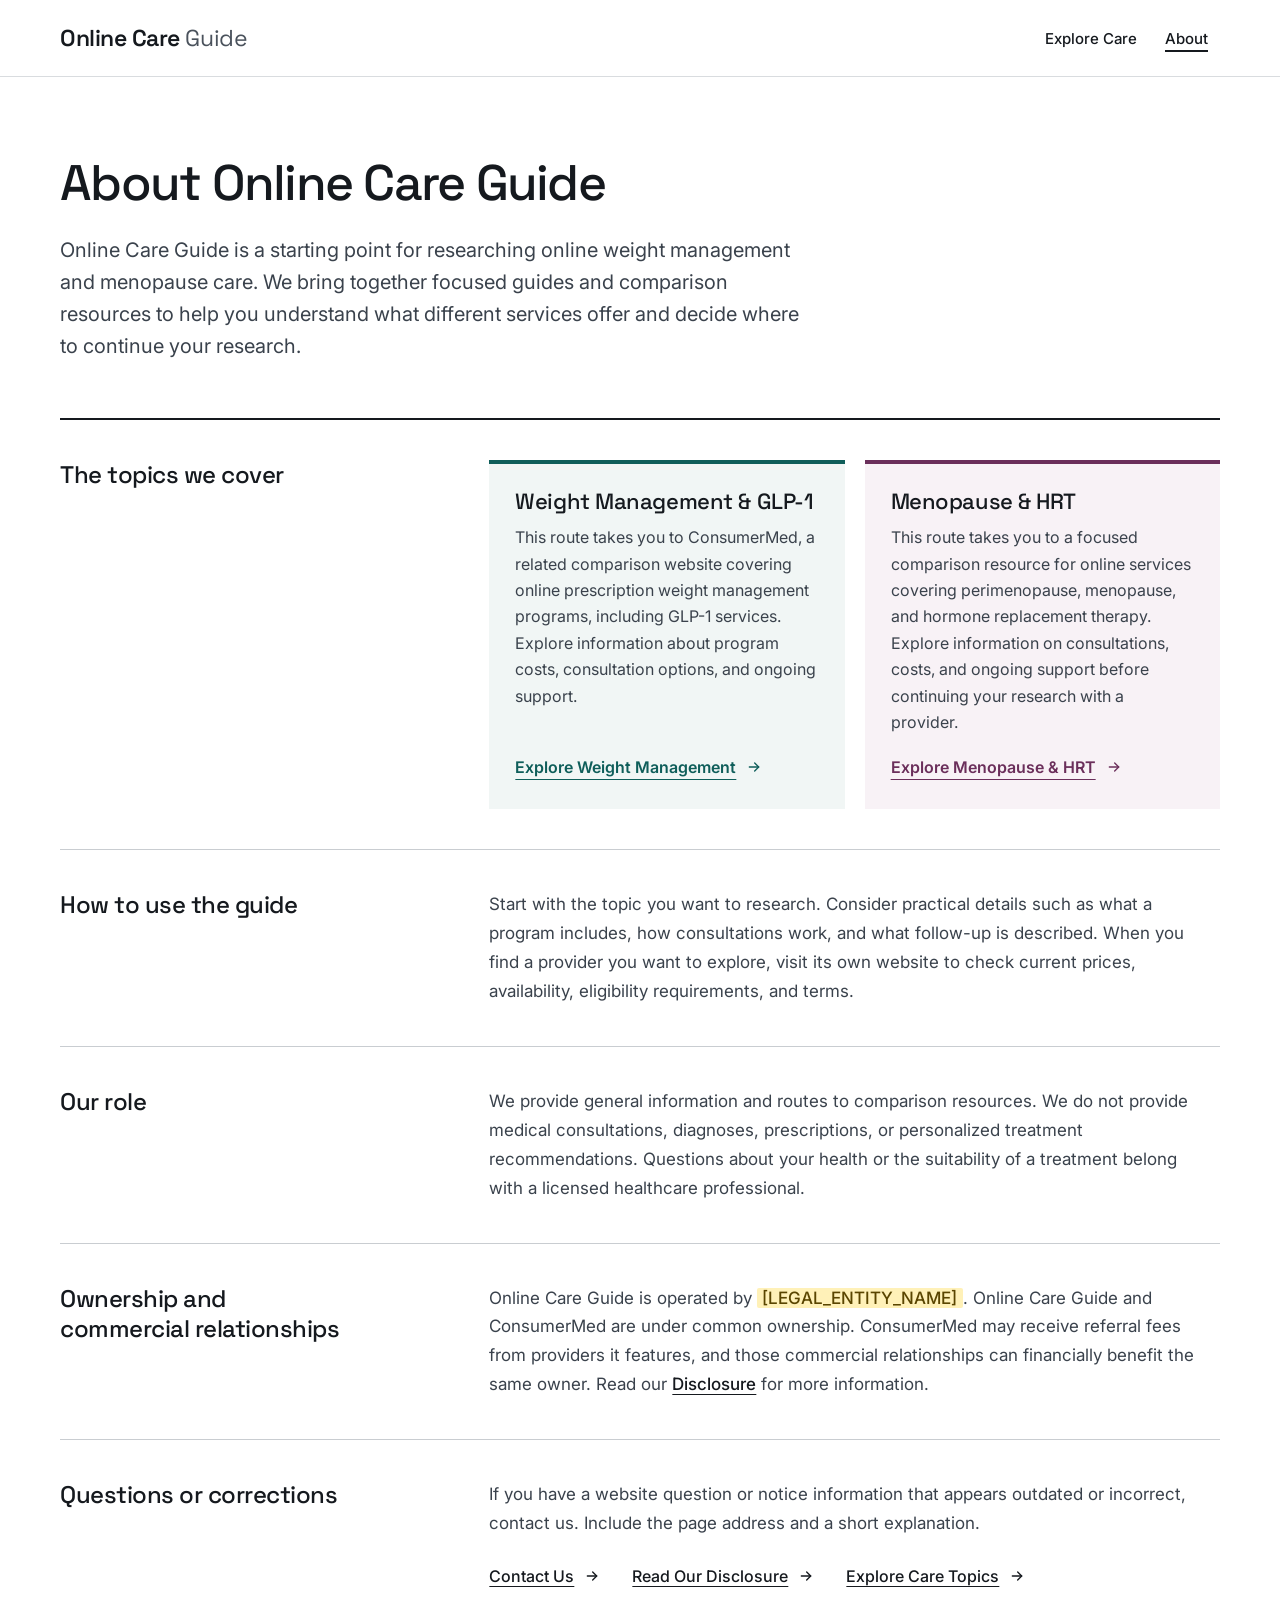
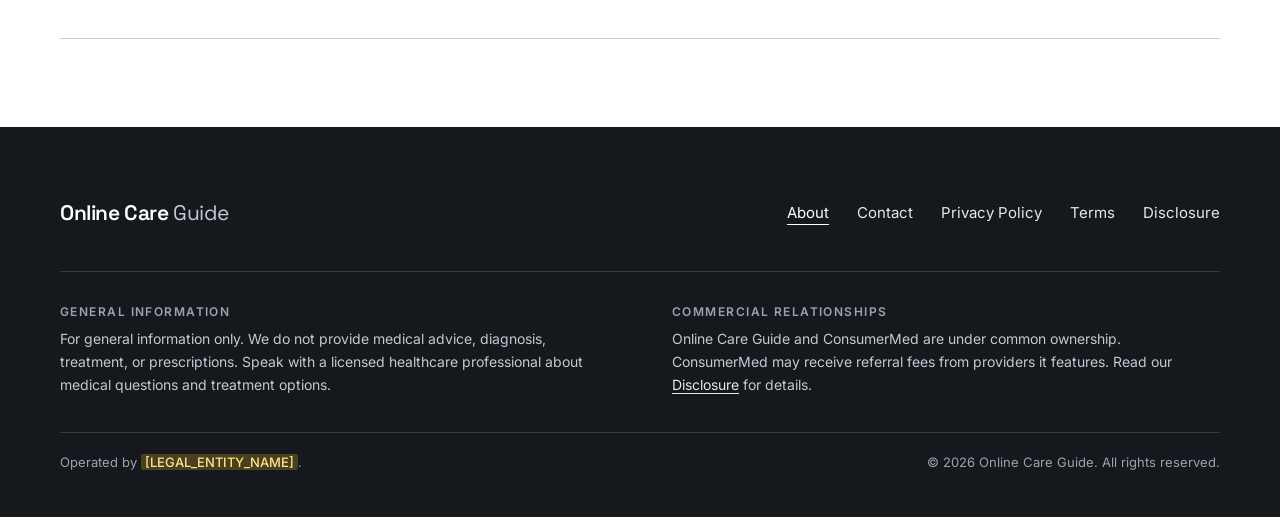
==== about/index.html @ be4cfbb1 "Add content pages (About, Contact, Privacy, Terms, Disclosure, 404) and homepage completion Owner-ap" ====
<!doctype html>
<html lang="en" data-brand="separate" data-hrt="active">
<head>
<meta charset="utf-8">
<meta name="viewport" content="width=device-width, initial-scale=1">
<title>About Online Care Guide</title>
<meta name="description" content="Learn how Online Care Guide helps you explore online weight management and menopause care, understand comparison resources, and continue your research.">
<!-- INTERIM: keeps the working-title site out of search results. Remove at the final launch. -->
<meta name="robots" content="noindex">
<link rel="preconnect" href="https://fonts.googleapis.com">
<link rel="preconnect" href="https://fonts.gstatic.com" crossorigin>
<link rel="stylesheet" href="https://fonts.googleapis.com/css2?family=Inter:wght@400;500;600&family=Space+Grotesk:wght@400;500;600&display=swap">
<link rel="stylesheet" href="../assets/site.css">
</head>
<body>
<div class="page">
<a class="skip-link" href="#main">Skip to content</a>
<header class="site-header">
<div class="container site-header__bar">
<a class="wordmark" href="../"><span>Online Care <span class="wordmark__light">Guide</span></span></a>
<nav class="nav" aria-label="Main">
<a href="../#topics">Explore Care</a>
<a href="../about/" aria-current="page">About</a>
</nav>
</div>
</header>

<main id="main">
<div class="container page-head">
<h1>About Online Care Guide</h1>
<div class="page-lead">
<p data-hrt-only="active">Online Care Guide is a starting point for researching online weight management and menopause care. We bring together focused guides and comparison resources to help you understand what different services offer and decide where to continue your research.</p>
</div>
</div>

<div class="container page-body">
<div class="rows">

<section class="row" aria-labelledby="topics-covered">
<h2 class="row__title" id="topics-covered">The topics we cover</h2>
<div class="topic-tiles">
<article class="topic-tile" aria-labelledby="tile-weight">
<h3 id="tile-weight">Weight Management &amp; GLP-1</h3>
<p>This route takes you to ConsumerMed, a related comparison website covering online prescription weight management programs, including GLP-1 services. Explore information about program costs, consultation options, and ongoing support.</p>
<a class="text-link" href="https://www.consumermed.org/" data-todo="WEIGHT" target="_blank" rel="noopener">Explore Weight Management<svg width="16" height="16" viewBox="0 0 24 24" fill="none" stroke="currentColor" stroke-width="2" stroke-linecap="round" stroke-linejoin="round" aria-hidden="true"><path d="M5 12h14"></path><path d="M13 6l6 6-6 6"></path></svg><span class="visually-hidden"> (opens in a new tab)</span></a>
</article>
<article data-hrt-only="active" class="topic-tile topic-tile--meno" aria-labelledby="tile-meno">
<h3 id="tile-meno">Menopause &amp; HRT</h3>
<p>This route takes you to a focused comparison resource for online services covering perimenopause, menopause, and hormone replacement therapy. Explore information on consultations, costs, and ongoing support before continuing your research with a provider.</p>
<a class="text-link" href="#HRT_DESTINATION_TBD" data-todo="HRT">Explore Menopause &amp; HRT<svg width="16" height="16" viewBox="0 0 24 24" fill="none" stroke="currentColor" stroke-width="2" stroke-linecap="round" stroke-linejoin="round" aria-hidden="true"><path d="M5 12h14"></path><path d="M13 6l6 6-6 6"></path></svg></a>
</article>
</div>
</section>

<section class="row" aria-labelledby="how-to-use">
<h2 class="row__title" id="how-to-use">How to use the guide</h2>
<div class="prose">
<p>Start with the topic you want to research. Consider practical details such as what a program includes, how consultations work, and what follow-up is described. When you find a provider you want to explore, visit its own website to check current prices, availability, eligibility requirements, and terms.</p>
</div>
</section>

<section class="row" aria-labelledby="our-role">
<h2 class="row__title" id="our-role">Our role</h2>
<div class="prose">
<p>We provide general information and routes to comparison resources. We do not provide medical consultations, diagnoses, prescriptions, or personalized treatment recommendations. Questions about your health or the suitability of a treatment belong with a licensed healthcare professional.</p>
</div>
</section>

<section class="row" aria-labelledby="ownership">
<h2 class="row__title" id="ownership">Ownership and commercial relationships</h2>
<div class="prose">
<p>Online Care Guide is operated by <span class="ph">[LEGAL_ENTITY_NAME]</span>. Online Care Guide and ConsumerMed are under common ownership. ConsumerMed may receive referral fees from providers it features, and those commercial relationships can financially benefit the same owner. Read our <a href="../disclosure/">Disclosure</a> for more information.</p>
</div>
</section>

<section class="row" aria-labelledby="questions">
<h2 class="row__title" id="questions">Questions or corrections</h2>
<div class="prose">
<p>If you have a website question or notice information that appears outdated or incorrect, contact us. Include the page address and a short explanation.</p>
<div class="links">
<a class="text-link" href="../contact/">Contact Us<svg width="16" height="16" viewBox="0 0 24 24" fill="none" stroke="currentColor" stroke-width="2" stroke-linecap="round" stroke-linejoin="round" aria-hidden="true"><path d="M5 12h14"></path><path d="M13 6l6 6-6 6"></path></svg></a>
<a class="text-link" href="../disclosure/">Read Our Disclosure<svg width="16" height="16" viewBox="0 0 24 24" fill="none" stroke="currentColor" stroke-width="2" stroke-linecap="round" stroke-linejoin="round" aria-hidden="true"><path d="M5 12h14"></path><path d="M13 6l6 6-6 6"></path></svg></a>
<a class="text-link" href="../#topics">Explore Care Topics<svg width="16" height="16" viewBox="0 0 24 24" fill="none" stroke="currentColor" stroke-width="2" stroke-linecap="round" stroke-linejoin="round" aria-hidden="true"><path d="M5 12h14"></path><path d="M13 6l6 6-6 6"></path></svg></a>
</div>
</div>
</section>

</div>
</div>
</main>

<footer class="site-footer">
<div class="container site-footer__inner">
<div class="site-footer__top">
<p class="footer-wordmark">Online Care <span class="wordmark__light">Guide</span></p>
<nav class="footer-nav" aria-label="Footer">
<a href="../about/" aria-current="page">About</a>
<a href="../contact/">Contact</a>
<a href="../privacy/">Privacy Policy</a>
<a href="../terms/">Terms</a>
<a href="../disclosure/">Disclosure</a>
</nav>
</div>
<div class="site-footer__info">
<div>
<p class="footer-label">General information</p>
<p class="footer-copy">For general information only. We do not provide medical advice, diagnosis, treatment, or prescriptions. Speak with a licensed healthcare professional about medical questions and treatment options.</p>
</div>
<div>
<p class="footer-label">Commercial relationships</p>
<p class="footer-copy">Online Care Guide and ConsumerMed are under common ownership. ConsumerMed may receive referral fees from providers it features. Read our <a href="../disclosure/">Disclosure</a> for details.</p>
</div>
</div>
<div class="site-footer__legal">
<p>Operated by <span class="ph">[LEGAL_ENTITY_NAME]</span>.</p>
<p>© 2026 Online Care Guide. All rights reserved.</p>
</div>
</div>
</footer>
</div>
</body>
</html>
---- assets/site.css ----
/* Online Care Guide — shared styles, design direction A3.
   Tokens and rules: 03-spec/A3-Developer-Handoff.md. */

:root{
  --color-ink:#15191E;
  --color-ink-hover:#2C333B;
  --color-text:#3A424C;
  --color-text-muted:#4A525C;
  --color-bg:#FFFFFF;
  --color-bg-subtle:#F3F4F2;
  --color-border:#D9DCDF;
  --color-border-subtle:#E3E5E7;
  --color-rule:#C9CDD1;
  --color-weight:#0F5E5A;
  --color-weight-hover:#0A4744;
  --color-weight-tint:#F1F6F5;
  --color-weight-rule:#C5D8D5;
  --color-meno:#6B2F5B;
  --color-meno-hover:#52223F;
  --color-meno-tint:#F8F2F6;
  --color-meno-rule:#E0CCD8;
  --color-footer-text:#E6E8EB;
  --color-footer-body:#C3C9D0;
  --color-footer-label:#9AA3AD;
  --color-footer-divider:#343B44;
  --color-ph-bg:#FFF1B8;
  --color-ph-text:#5A4500;
  --font-display:'Space Grotesk','Helvetica Neue',Arial,sans-serif;
  --font-text:'Inter','Helvetica Neue',Arial,sans-serif;
  --gutter:clamp(20px,4vw,40px);
}

/* Switches: brand architecture and HRT availability (set on <html>) */
html[data-brand="separate"] [data-only="consumermed"],
html[data-brand="consumermed"] [data-only="separate"],
html[data-hrt="active"] [data-hrt-only="interim"],
html[data-hrt="interim"] [data-hrt-only="active"]{display:none !important}

*,*::before,*::after{box-sizing:border-box}
html{-webkit-text-size-adjust:100%}
@media (prefers-reduced-motion:no-preference){html{scroll-behavior:smooth}}
body{margin:0;background:var(--color-bg);color:var(--color-ink);font-family:var(--font-text);-webkit-font-smoothing:antialiased}
a{color:var(--color-ink)}
a:hover{color:var(--color-weight)}
a:focus-visible{outline:3px solid var(--color-weight);outline-offset:3px}
svg{flex:none}
.container{max-width:1240px;margin:0 auto;padding-inline:var(--gutter)}

/* Skip link */
.skip-link{position:absolute;left:12px;top:-64px;z-index:10;padding:10px 16px;background:var(--color-ink);color:#FFFFFF;font-size:15px;font-weight:600;text-decoration:none;border-radius:2px}
.skip-link:focus{top:12px;color:#FFFFFF}

/* Unresolved content fields, e.g. [CONTACT_EMAIL]. None may remain at launch. */
.ph{background:var(--color-ph-bg);color:var(--color-ph-text);padding:0 .3em;border-radius:2px;font-weight:500;-webkit-box-decoration-break:clone;box-decoration-break:clone}
.ph-block{margin:0 0 16px;padding:14px 16px;border:1px dashed #B8952A;background:#FFF8DC;color:var(--color-ph-text);font-size:15px;font-weight:500;line-height:1.5}
.site-footer .ph{background:#4A4020;color:#FFE58A}

/* Header */
.site-header{border-bottom:1px solid var(--color-border)}
.site-header__bar{min-height:76px;display:flex;flex-wrap:wrap;align-items:center;justify-content:space-between;gap:12px 24px}
.wordmark{display:inline-flex;align-items:center;min-height:44px;text-decoration:none;color:var(--color-ink);font-family:var(--font-display);font-weight:600;font-size:23px;letter-spacing:-0.02em;white-space:nowrap}
.wordmark:hover{color:var(--color-ink)}
.wordmark__light{font-weight:400;color:var(--color-text-muted)}
.nav{display:flex;align-items:center;gap:4px}
.nav a{display:inline-flex;align-items:center;min-height:44px;padding:0 12px;font-size:15px;font-weight:500;text-decoration:none;white-space:nowrap}
.nav a:hover{text-decoration:underline;text-decoration-thickness:1px;text-underline-offset:6px}
.nav a[aria-current="page"]{text-decoration:underline;text-decoration-thickness:2px;text-underline-offset:6px}

/* Shared link and button styles */
.text-link{display:inline-flex;align-items:center;gap:10px;min-height:44px;font-size:16px;font-weight:600;text-decoration:underline;text-decoration-thickness:1px;text-underline-offset:6px}
.btn{display:inline-flex;align-items:center;gap:10px;min-height:52px;padding:0 24px;background:var(--accent,var(--color-ink));color:#FFFFFF;text-decoration:none;font-size:16px;font-weight:600;border-radius:2px;transition:background-color .15s ease}
.btn:hover{background:var(--accent-hover,var(--color-ink-hover));color:#FFFFFF}
.btn:active{transform:translateY(1px)}
.actions{display:flex;flex-wrap:wrap;align-items:center;gap:16px 28px}
.links{display:flex;flex-wrap:wrap;gap:4px 32px}

/* Homepage: opening */
.opening{padding-top:88px;padding-bottom:72px}
.kicker{margin:0 0 28px;font-size:13px;font-weight:600;letter-spacing:.12em;text-transform:uppercase;color:var(--color-text-muted)}
.opening__row{display:flex;flex-wrap:wrap;align-items:flex-end;gap:32px 72px}
.opening h1{flex:1 1 620px;margin:0;font-family:var(--font-display);font-weight:500;font-size:clamp(40px,4.4vw,64px);line-height:1.04;letter-spacing:-0.035em;text-wrap:balance}
.opening__aside{flex:1 1 340px;max-width:440px}
.lead{margin:0;font-size:18px;line-height:1.6;color:var(--color-text)}
.opening .text-link{margin-top:20px}

/* Homepage: topics */
.topics{padding-bottom:112px;scroll-margin-top:16px}
.topics__head{border-top:2px solid var(--color-ink);padding-top:18px;display:flex;flex-wrap:wrap;justify-content:space-between;align-items:baseline;gap:8px 24px}
.topics__head h2{margin:0;font-family:var(--font-display);font-weight:500;font-size:28px;line-height:1.2;letter-spacing:-0.02em;text-wrap:balance}
.topics__sub{margin:0;font-size:15px;line-height:1.5;color:var(--color-text-muted)}
.topics__grid{margin-top:40px;display:grid;grid-template-columns:repeat(auto-fit,minmax(min(460px,100%),1fr));gap:40px}
.card{--accent:var(--color-weight);--accent-hover:var(--color-weight-hover);--tint:var(--color-weight-tint);--rule:var(--color-weight-rule);
  background:var(--tint);border-top:6px solid var(--accent);padding:36px 44px 44px;display:flex;flex-direction:column;gap:22px}
.card--meno{--accent:var(--color-meno);--accent-hover:var(--color-meno-hover);--tint:var(--color-meno-tint);--rule:var(--color-meno-rule)}
.card__num{font-family:var(--font-display);font-weight:500;font-size:44px;line-height:1;letter-spacing:-0.04em;color:var(--accent)}
.card h3{margin:0;font-family:var(--font-display);font-weight:500;font-size:clamp(28px,2.4vw,34px);line-height:1.1;letter-spacing:-0.025em;text-wrap:balance}
.card__desc{margin:0;font-size:17px;line-height:1.6;color:var(--color-text)}
.label{margin:0 0 8px;font-size:12px;font-weight:600;letter-spacing:.12em;text-transform:uppercase;color:var(--color-text-muted)}
.compare-list{list-style:none;margin:0;padding:0;border-top:1px solid var(--rule)}
.compare-list li{padding:12px 0;border-bottom:1px solid var(--rule);font-size:16px;font-weight:500}
.card__note{margin:0;font-size:14px;line-height:1.55;color:var(--color-text-muted)}
.card__note a{color:inherit;font-weight:600;text-decoration-thickness:1px;text-underline-offset:3px}
.card__note a:hover{color:var(--accent)}
.card__cta{margin-top:auto;padding-top:6px;display:flex;flex-wrap:wrap;align-items:center;gap:14px 24px}
.attribution{display:inline-flex;align-items:center;gap:6px;font-size:14px;color:var(--color-text-muted)}
.attribution > span{display:inline-flex;align-items:center;gap:6px}

/* Homepage: comparison questions */
.compare{background:var(--color-bg-subtle);border-top:1px solid var(--color-border-subtle);border-bottom:1px solid var(--color-border-subtle)}
.compare__inner{padding-top:104px;padding-bottom:104px;display:flex;flex-wrap:wrap;gap:48px 80px}
.compare__intro{flex:1 1 320px;max-width:400px}
.compare__intro h2{margin:0;font-family:var(--font-display);font-weight:500;font-size:clamp(30px,2.6vw,38px);line-height:1.1;letter-spacing:-0.03em;text-wrap:balance}
.compare__intro p{margin:20px 0 0;font-size:17px;line-height:1.6;color:var(--color-text)}
.questions{flex:999 1 560px;list-style:none;margin:0;padding:0;border-top:1px solid var(--color-ink)}
.questions li{display:grid;grid-template-columns:56px minmax(0,1fr);gap:0 24px;padding:28px 0;border-bottom:1px solid var(--color-rule)}
.questions__num{font-family:var(--font-display);font-weight:500;font-size:22px;line-height:1.3;color:var(--color-text-muted)}
.questions h3{margin:0;font-size:13px;font-weight:600;letter-spacing:.1em;text-transform:uppercase;line-height:1.5;color:var(--color-text-muted)}
.questions p{margin:8px 0 0;font-family:var(--font-display);font-weight:400;font-size:24px;line-height:1.35;letter-spacing:-0.015em;color:var(--color-ink)}

/* Homepage: about */
.about{padding-top:112px;padding-bottom:120px;scroll-margin-top:16px}
.about__inner{max-width:820px;margin:0 auto;text-align:center;display:flex;flex-direction:column;align-items:center;gap:22px}
.about .kicker{margin:0}
.about h2{margin:0;font-family:var(--font-display);font-weight:500;font-size:clamp(32px,3vw,42px);line-height:1.1;letter-spacing:-0.03em;text-wrap:balance}
.about__body{margin:0;font-size:19px;line-height:1.65;color:var(--color-text);text-wrap:pretty}
.about__more{margin-top:-6px}
.about__links{margin-top:6px;display:flex;flex-wrap:wrap;justify-content:center;gap:8px 36px}
.about__links a{display:inline-flex;align-items:center;gap:8px;min-height:44px;font-size:16px;font-weight:600;text-decoration-thickness:1px;text-underline-offset:6px}
.is-weight{color:var(--color-weight)}
.is-weight:hover{color:var(--color-weight-hover)}
.is-meno{color:var(--color-meno)}
.is-meno:hover{color:var(--color-meno-hover)}

/* Content pages */
.page-head{padding-top:80px;padding-bottom:56px}
.page-head h1{margin:0;max-width:920px;font-family:var(--font-display);font-weight:500;font-size:clamp(36px,3.9vw,56px);line-height:1.06;letter-spacing:-0.035em;text-wrap:balance}
.page-lead{max-width:760px;margin-top:24px}
.page-lead p{margin:0 0 14px;font-size:20px;line-height:1.6;color:var(--color-text)}
.page-lead p:last-child{margin-bottom:0}
.page-head--policy .page-lead p{font-size:18px}
.page-meta{margin:24px 0 0;font-size:14px;font-weight:500;color:var(--color-text-muted)}
.page-head .actions{margin-top:28px}
.accent-bar{display:block;width:72px;height:6px;margin-bottom:32px;background:var(--color-meno)}
.page-body{padding-bottom:88px}
.rows{border-top:2px solid var(--color-ink)}
.row{display:grid;grid-template-columns:minmax(0,4fr) minmax(0,8fr);gap:16px 64px;padding:40px 0;border-bottom:1px solid var(--color-rule)}
.row__title{margin:0;font-family:var(--font-display);font-weight:500;font-size:24px;line-height:1.25;letter-spacing:-0.02em;text-wrap:balance}
.prose{max-width:720px}
.prose p{margin:0 0 16px;font-size:17px;line-height:1.7;color:var(--color-text)}
.prose > :last-child{margin-bottom:0}
.prose a{color:var(--color-ink);font-weight:500;text-decoration-thickness:1px;text-underline-offset:4px}
.prose a:hover{color:var(--color-weight)}
.prose .links{margin-top:8px}
.page-end{padding-top:40px}
.single{max-width:760px}
.single p{margin:0 0 16px;font-size:18px;line-height:1.7;color:var(--color-text)}
.operator{margin:20px 0 0;font-size:15px;color:var(--color-text-muted)}
.subject{display:inline-flex;flex-wrap:wrap;align-items:center;gap:6px 10px;margin:0 0 16px;padding:8px 12px;border:1px solid var(--color-border);border-radius:2px;font-size:15px}
.subject__label{font-size:11px;font-weight:600;letter-spacing:.12em;text-transform:uppercase;color:var(--color-text-muted)}
.subject__value{font-weight:600;color:var(--color-ink)}
.notice{padding:24px 28px;background:var(--color-bg-subtle);border:1px solid var(--color-border-subtle)}
.topic-tiles{display:grid;grid-template-columns:repeat(auto-fit,minmax(min(300px,100%),1fr));gap:20px}
.topic-tile{--accent:var(--color-weight);--tint:var(--color-weight-tint);background:var(--tint);border-top:4px solid var(--accent);padding:24px 26px 20px;display:flex;flex-direction:column;gap:10px}
.topic-tile--meno{--accent:var(--color-meno);--tint:var(--color-meno-tint)}
.topic-tile h3{margin:0;font-family:var(--font-display);font-weight:500;font-size:22px;line-height:1.2;letter-spacing:-0.02em}
.topic-tile p{margin:0;font-size:16px;line-height:1.65;color:var(--color-text)}
.topic-tile .text-link{margin-top:auto;color:var(--accent)}

/* Footer */
.site-footer{background:var(--color-ink);color:var(--color-footer-text)}
.site-footer__inner{padding-top:64px;padding-bottom:44px;display:flex;flex-direction:column;gap:36px}
.site-footer__top{display:flex;flex-wrap:wrap;justify-content:space-between;align-items:center;gap:20px 64px}
.footer-wordmark{margin:0;font-family:var(--font-display);font-weight:600;font-size:21px;letter-spacing:-0.02em;color:#FFFFFF}
.footer-wordmark .wordmark__light{color:var(--color-footer-body)}
.footer-nav{display:flex;flex-wrap:wrap;gap:0 28px}
.footer-nav a{display:inline-flex;align-items:center;min-height:44px;font-size:15px;text-decoration:none;color:var(--color-footer-text)}
.footer-nav a:hover,.footer-nav a[aria-current="page"]{color:#FFFFFF;text-decoration:underline;text-decoration-thickness:1px;text-underline-offset:6px}
.site-footer a:focus-visible{outline-color:#FFFFFF}
.site-footer__info{border-top:1px solid var(--color-footer-divider);padding-top:32px;display:grid;grid-template-columns:repeat(auto-fit,minmax(min(360px,100%),1fr));gap:24px 64px}
.footer-label{margin:0 0 8px;font-size:12px;font-weight:600;letter-spacing:.12em;text-transform:uppercase;color:var(--color-footer-label)}
.footer-copy{margin:0;font-size:14px;line-height:1.65;color:var(--color-footer-body)}
.footer-copy a{color:var(--color-footer-text);text-decoration-thickness:1px;text-underline-offset:3px}
.footer-copy a:hover{color:#FFFFFF}
.site-footer__legal{border-top:1px solid var(--color-footer-divider);padding-top:20px;display:flex;flex-wrap:wrap;justify-content:space-between;gap:6px 32px;font-size:13px;line-height:1.5;color:var(--color-footer-label)}
.site-footer__legal p{margin:0}

@media (max-width:899px){
  .row{grid-template-columns:1fr;gap:12px;padding:32px 0}
}

/* Mobile (< 640px): values from the A3 mobile artboard */
@media (max-width:639px){
  .site-header__bar{min-height:63px;gap:6px;padding-right:14px}
  .wordmark{font-size:18px}
  .nav{gap:0}
  .nav a{padding:0 8px;font-size:14px}
  .btn{display:flex;justify-content:space-between;padding:0 20px}
  .links{flex-direction:column;gap:0}
  .opening{padding-top:40px;padding-bottom:36px}
  .kicker{margin-bottom:20px;font-size:12px}
  .opening__row{gap:20px}
  .opening h1{font-size:38px;line-height:1.06}
  .lead{font-size:16px}
  .opening .text-link{margin-top:14px}
  .topics{padding-bottom:64px}
  .topics__head{flex-direction:column;align-items:flex-start;padding-top:16px;gap:8px}
  .topics__head h2{font-size:24px}
  .topics__grid{margin-top:24px;gap:20px}
  .card{border-top-width:5px;padding:26px 22px 28px;gap:18px}
  .card__num{font-size:32px}
  .card h3{font-size:26px;line-height:1.12}
  .card__desc{font-size:15px}
  .label{margin-bottom:6px;font-size:11px}
  .compare-list li{padding:11px 0;font-size:15px}
  .card__note{font-size:13px}
  .card__cta{flex-direction:column;align-items:stretch;gap:10px;padding-top:4px}
  .attribution{font-size:13px}
  .compare__inner{padding-top:64px;padding-bottom:64px;gap:28px}
  .compare__intro h2{font-size:30px}
  .compare__intro p{margin-top:16px;font-size:16px}
  .questions li{grid-template-columns:34px minmax(0,1fr);gap:0 12px;padding:22px 0}
  .questions__num{font-size:18px}
  .questions h3{font-size:12px}
  .questions p{margin-top:6px;font-size:20px}
  .about{padding-top:72px;padding-bottom:80px}
  .about__inner{gap:18px}
  .about .kicker{font-size:12px}
  .about h2{font-size:30px;line-height:1.12}
  .about__body{font-size:16px}
  .about__more{margin-top:-4px}
  .about__links{flex-direction:column;align-items:center;gap:4px;margin-top:0}
  .page-head{padding-top:40px;padding-bottom:36px}
  .page-head h1{font-size:34px;line-height:1.08}
  .page-lead{margin-top:18px}
  .page-lead p,.page-head--policy .page-lead p{font-size:17px}
  .page-meta{margin-top:18px}
  .accent-bar{margin-bottom:24px}
  .page-body{padding-bottom:64px}
  .row{padding:28px 0}
  .row__title{font-size:21px}
  .prose p,.single p{font-size:16px;line-height:1.65}
  .notice{padding:20px}
  .topic-tile{padding:22px 20px 18px}
  .actions .btn{width:100%}
  .site-footer__inner{padding-top:48px;padding-bottom:40px;gap:24px}
  .site-footer__top{flex-direction:column;align-items:flex-start;gap:24px}
  .footer-wordmark{font-size:20px}
  .footer-nav{gap:0 22px}
  .site-footer__info{grid-template-columns:1fr;padding-top:24px;gap:22px}
  .footer-label{margin-bottom:6px;font-size:11px}
  .site-footer__legal{flex-direction:column}
}

/* Screen-reader-only text (e.g. "opens in a new tab") */
.visually-hidden{position:absolute;width:1px;height:1px;padding:0;margin:-1px;overflow:hidden;clip:rect(0 0 0 0);white-space:nowrap;border:0}
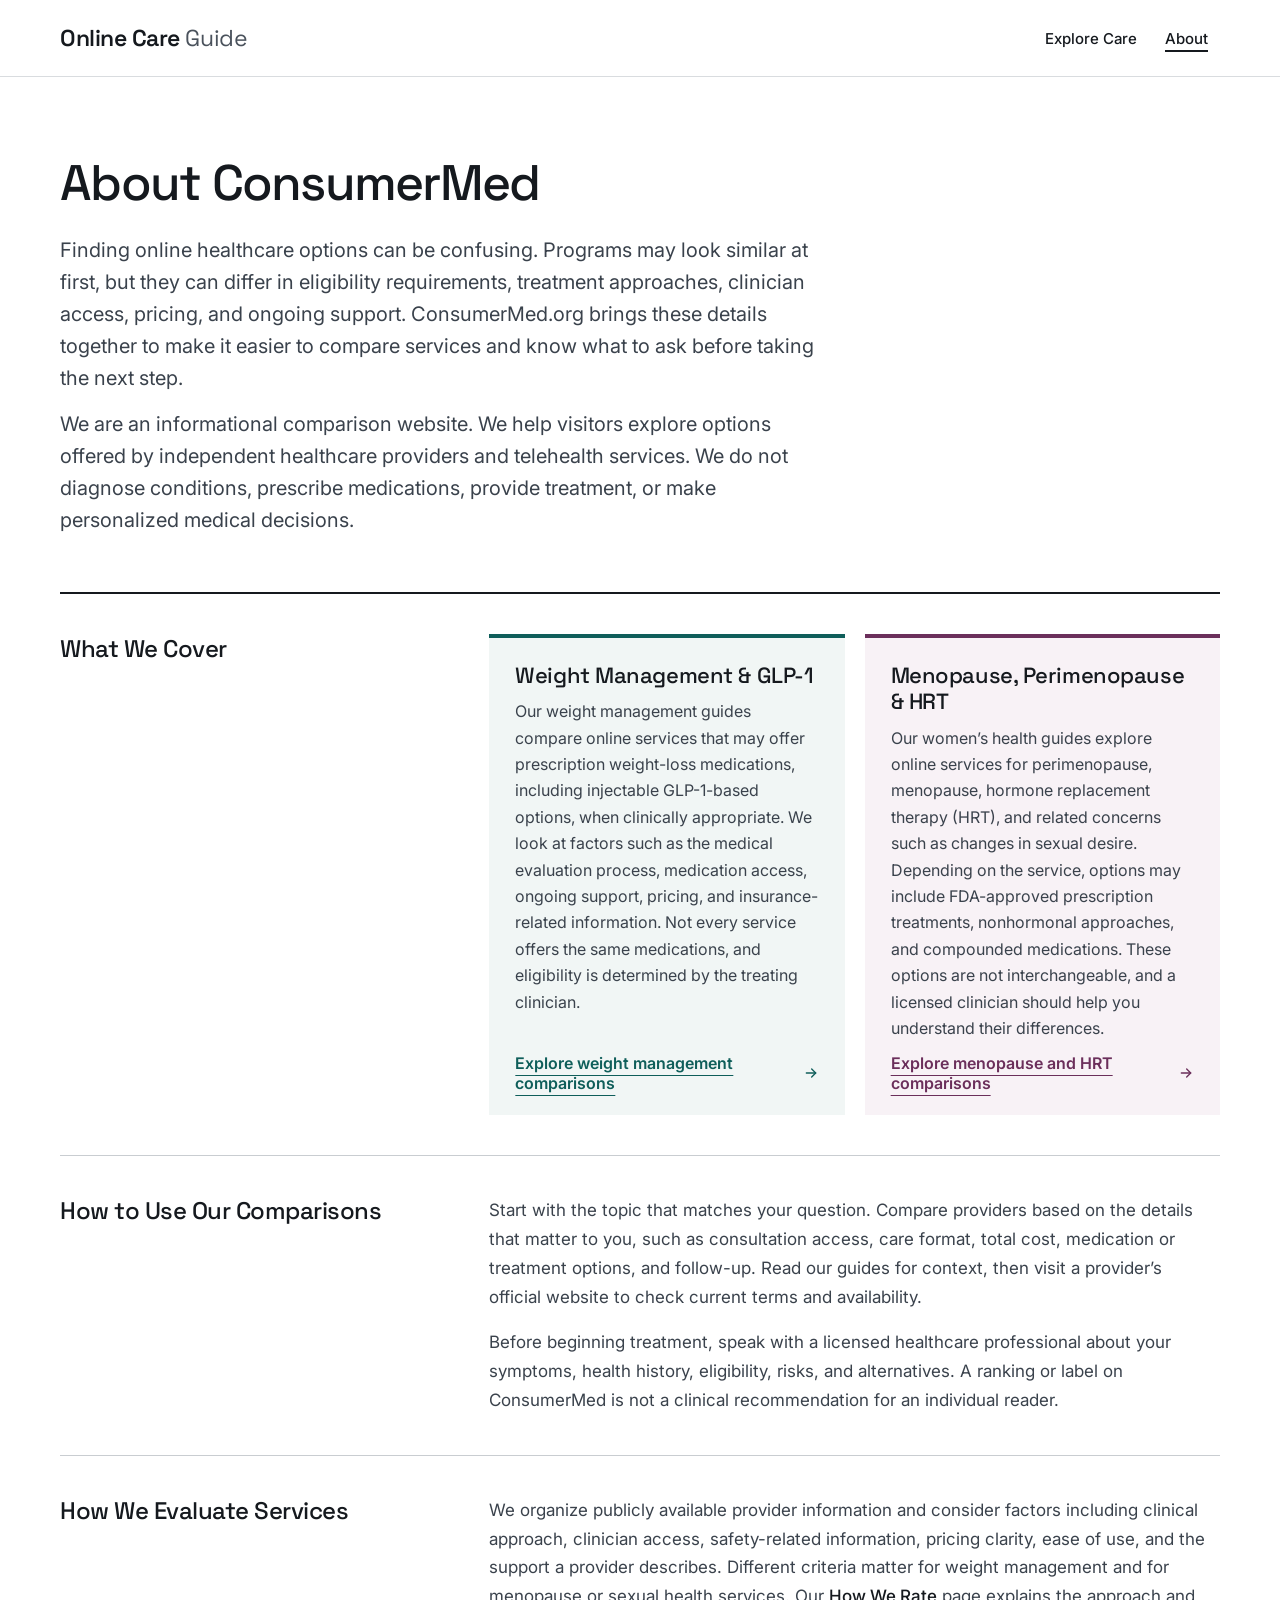
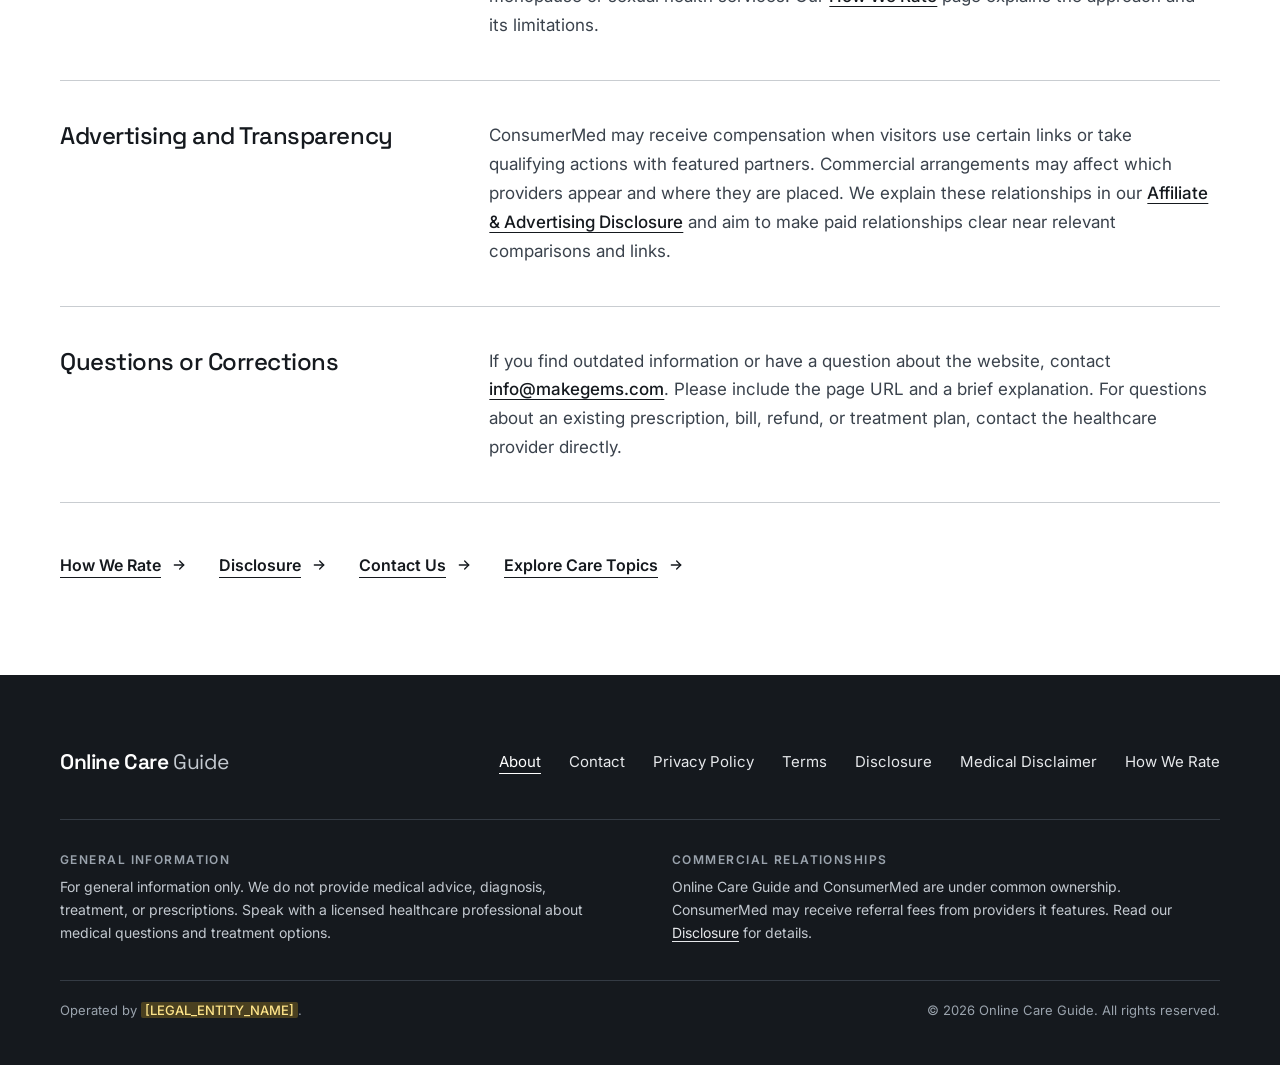
==== commit 372f63a4: "Legal pages: ConsumerMed unified copy (15 Nov 2026 document) Rewrites About, Contact, Privacy, Terms" ====
--- a/about/index.html
+++ b/about/index.html
@@ -3,8 +3,8 @@
 <head>
 <meta charset="utf-8">
 <meta name="viewport" content="width=device-width, initial-scale=1">
-<title>About Online Care Guide</title>
-<meta name="description" content="Learn how Online Care Guide helps you explore online weight management and menopause care, understand comparison resources, and continue your research.">
+<title>About ConsumerMed | Online Health Provider Comparisons</title>
+<meta name="description" content="Learn how ConsumerMed helps people compare online weight management, GLP-1, menopause, and HRT services, and understand our editorial and commercial approach.">
 <!-- INTERIM: keeps the working-title site out of search results. Remove at the final launch. -->
 <meta name="robots" content="noindex">
 <link rel="preconnect" href="https://fonts.googleapis.com">
@@ -27,64 +27,69 @@
 
 <main id="main">
 <div class="container page-head">
-<h1>About Online Care Guide</h1>
+<h1>About ConsumerMed</h1>
 <div class="page-lead">
-<p data-hrt-only="active">Online Care Guide is a starting point for researching online weight management and menopause care. We bring together focused guides and comparison resources to help you understand what different services offer and decide where to continue your research.</p>
+<p>Finding online healthcare options can be confusing. Programs may look similar at first, but they can differ in eligibility requirements, treatment approaches, clinician access, pricing, and ongoing support. ConsumerMed.org brings these details together to make it easier to compare services and know what to ask before taking the next step.</p>
+<p>We are an informational comparison website. We help visitors explore options offered by independent healthcare providers and telehealth services. We do not diagnose conditions, prescribe medications, provide treatment, or make personalized medical decisions.</p>
 </div>
 </div>
 
 <div class="container page-body">
 <div class="rows">
 
-<section class="row" aria-labelledby="topics-covered">
-<h2 class="row__title" id="topics-covered">The topics we cover</h2>
+<section class="row" aria-labelledby="what-we-cover">
+<h2 class="row__title" id="what-we-cover">What We Cover</h2>
 <div class="topic-tiles">
 <article class="topic-tile" aria-labelledby="tile-weight">
 <h3 id="tile-weight">Weight Management &amp; GLP-1</h3>
-<p>This route takes you to ConsumerMed, a related comparison website covering online prescription weight management programs, including GLP-1 services. Explore information about program costs, consultation options, and ongoing support.</p>
-<a class="text-link" href="https://www.consumermed.org/" data-todo="WEIGHT" target="_blank" rel="noopener">Explore Weight Management<svg width="16" height="16" viewBox="0 0 24 24" fill="none" stroke="currentColor" stroke-width="2" stroke-linecap="round" stroke-linejoin="round" aria-hidden="true"><path d="M5 12h14"></path><path d="M13 6l6 6-6 6"></path></svg><span class="visually-hidden"> (opens in a new tab)</span></a>
+<p>Our weight management guides compare online services that may offer prescription weight-loss medications, including injectable GLP-1-based options, when clinically appropriate. We look at factors such as the medical evaluation process, medication access, ongoing support, pricing, and insurance-related information. Not every service offers the same medications, and eligibility is determined by the treating clinician.</p>
+<a class="text-link" href="https://www.consumermed.org/" data-todo="WEIGHT" target="_blank" rel="noopener">Explore weight management comparisons<span class="visually-hidden"> (opens in a new tab)</span><svg width="16" height="16" viewBox="0 0 24 24" fill="none" stroke="currentColor" stroke-width="2" stroke-linecap="round" stroke-linejoin="round" aria-hidden="true"><path d="M5 12h14"></path><path d="M13 6l6 6-6 6"></path></svg></a>
 </article>
-<article data-hrt-only="active" class="topic-tile topic-tile--meno" aria-labelledby="tile-meno">
-<h3 id="tile-meno">Menopause &amp; HRT</h3>
-<p>This route takes you to a focused comparison resource for online services covering perimenopause, menopause, and hormone replacement therapy. Explore information on consultations, costs, and ongoing support before continuing your research with a provider.</p>
-<a class="text-link" href="#HRT_DESTINATION_TBD" data-todo="HRT">Explore Menopause &amp; HRT<svg width="16" height="16" viewBox="0 0 24 24" fill="none" stroke="currentColor" stroke-width="2" stroke-linecap="round" stroke-linejoin="round" aria-hidden="true"><path d="M5 12h14"></path><path d="M13 6l6 6-6 6"></path></svg></a>
+<article class="topic-tile topic-tile--meno" aria-labelledby="tile-meno">
+<h3 id="tile-meno">Menopause, Perimenopause &amp; HRT</h3>
+<p>Our women’s health guides explore online services for perimenopause, menopause, hormone replacement therapy (HRT), and related concerns such as changes in sexual desire. Depending on the service, options may include FDA-approved prescription treatments, nonhormonal approaches, and compounded medications. These options are not interchangeable, and a licensed clinician should help you understand their differences.</p>
+<a class="text-link" href="#HRT_DESTINATION_TBD" data-todo="HRT">Explore menopause and HRT comparisons<svg width="16" height="16" viewBox="0 0 24 24" fill="none" stroke="currentColor" stroke-width="2" stroke-linecap="round" stroke-linejoin="round" aria-hidden="true"><path d="M5 12h14"></path><path d="M13 6l6 6-6 6"></path></svg></a>
 </article>
 </div>
 </section>
 
 <section class="row" aria-labelledby="how-to-use">
-<h2 class="row__title" id="how-to-use">How to use the guide</h2>
+<h2 class="row__title" id="how-to-use">How to Use Our Comparisons</h2>
 <div class="prose">
-<p>Start with the topic you want to research. Consider practical details such as what a program includes, how consultations work, and what follow-up is described. When you find a provider you want to explore, visit its own website to check current prices, availability, eligibility requirements, and terms.</p>
+<p>Start with the topic that matches your question. Compare providers based on the details that matter to you, such as consultation access, care format, total cost, medication or treatment options, and follow-up. Read our guides for context, then visit a provider’s official website to check current terms and availability.</p>
+<p>Before beginning treatment, speak with a licensed healthcare professional about your symptoms, health history, eligibility, risks, and alternatives. A ranking or label on ConsumerMed is not a clinical recommendation for an individual reader.</p>
 </div>
 </section>
 
-<section class="row" aria-labelledby="our-role">
-<h2 class="row__title" id="our-role">Our role</h2>
+<section class="row" aria-labelledby="how-we-evaluate">
+<h2 class="row__title" id="how-we-evaluate">How We Evaluate Services</h2>
 <div class="prose">
-<p>We provide general information and routes to comparison resources. We do not provide medical consultations, diagnoses, prescriptions, or personalized treatment recommendations. Questions about your health or the suitability of a treatment belong with a licensed healthcare professional.</p>
+<p>We organize publicly available provider information and consider factors including clinical approach, clinician access, safety-related information, pricing clarity, ease of use, and the support a provider describes. Different criteria matter for weight management and for menopause or sexual health services. Our <a href="../how-we-rate/">How We Rate</a> page explains the approach and its limitations.</p>
 </div>
 </section>
 
-<section class="row" aria-labelledby="ownership">
-<h2 class="row__title" id="ownership">Ownership and commercial relationships</h2>
+<section class="row" aria-labelledby="advertising">
+<h2 class="row__title" id="advertising">Advertising and Transparency</h2>
 <div class="prose">
-<p>Online Care Guide is operated by <span class="ph">[LEGAL_ENTITY_NAME]</span>. Online Care Guide and ConsumerMed are under common ownership. ConsumerMed may receive referral fees from providers it features, and those commercial relationships can financially benefit the same owner. Read our <a href="../disclosure/">Disclosure</a> for more information.</p>
+<p>ConsumerMed may receive compensation when visitors use certain links or take qualifying actions with featured partners. Commercial arrangements may affect which providers appear and where they are placed. We explain these relationships in our <a href="../disclosure/">Affiliate &amp; Advertising Disclosure</a> and aim to make paid relationships clear near relevant comparisons and links.</p>
 </div>
 </section>
 
 <section class="row" aria-labelledby="questions">
-<h2 class="row__title" id="questions">Questions or corrections</h2>
+<h2 class="row__title" id="questions">Questions or Corrections</h2>
 <div class="prose">
-<p>If you have a website question or notice information that appears outdated or incorrect, contact us. Include the page address and a short explanation.</p>
-<div class="links">
-<a class="text-link" href="../contact/">Contact Us<svg width="16" height="16" viewBox="0 0 24 24" fill="none" stroke="currentColor" stroke-width="2" stroke-linecap="round" stroke-linejoin="round" aria-hidden="true"><path d="M5 12h14"></path><path d="M13 6l6 6-6 6"></path></svg></a>
-<a class="text-link" href="../disclosure/">Read Our Disclosure<svg width="16" height="16" viewBox="0 0 24 24" fill="none" stroke="currentColor" stroke-width="2" stroke-linecap="round" stroke-linejoin="round" aria-hidden="true"><path d="M5 12h14"></path><path d="M13 6l6 6-6 6"></path></svg></a>
-<a class="text-link" href="../#topics">Explore Care Topics<svg width="16" height="16" viewBox="0 0 24 24" fill="none" stroke="currentColor" stroke-width="2" stroke-linecap="round" stroke-linejoin="round" aria-hidden="true"><path d="M5 12h14"></path><path d="M13 6l6 6-6 6"></path></svg></a>
-</div>
+<p>If you find outdated information or have a question about the website, contact <a href="mailto:info@makegems.com">info@makegems.com</a>. Please include the page URL and a brief explanation. For questions about an existing prescription, bill, refund, or treatment plan, contact the healthcare provider directly.</p>
 </div>
 </section>
 
+</div>
+<div class="page-end">
+<div class="links">
+<a class="text-link" href="../how-we-rate/">How We Rate<svg width="16" height="16" viewBox="0 0 24 24" fill="none" stroke="currentColor" stroke-width="2" stroke-linecap="round" stroke-linejoin="round" aria-hidden="true"><path d="M5 12h14"></path><path d="M13 6l6 6-6 6"></path></svg></a>
+<a class="text-link" href="../disclosure/">Disclosure<svg width="16" height="16" viewBox="0 0 24 24" fill="none" stroke="currentColor" stroke-width="2" stroke-linecap="round" stroke-linejoin="round" aria-hidden="true"><path d="M5 12h14"></path><path d="M13 6l6 6-6 6"></path></svg></a>
+<a class="text-link" href="../contact/">Contact Us<svg width="16" height="16" viewBox="0 0 24 24" fill="none" stroke="currentColor" stroke-width="2" stroke-linecap="round" stroke-linejoin="round" aria-hidden="true"><path d="M5 12h14"></path><path d="M13 6l6 6-6 6"></path></svg></a>
+<a class="text-link" href="../#topics">Explore Care Topics<svg width="16" height="16" viewBox="0 0 24 24" fill="none" stroke="currentColor" stroke-width="2" stroke-linecap="round" stroke-linejoin="round" aria-hidden="true"><path d="M5 12h14"></path><path d="M13 6l6 6-6 6"></path></svg></a>
+</div>
 </div>
 </div>
 </main>
@@ -99,6 +104,8 @@
 <a href="../privacy/">Privacy Policy</a>
 <a href="../terms/">Terms</a>
 <a href="../disclosure/">Disclosure</a>
+<a href="../disclaimer/">Medical Disclaimer</a>
+<a href="../how-we-rate/">How We Rate</a>
 </nav>
 </div>
 <div class="site-footer__info">
--- a/assets/site.css
+++ b/assets/site.css
@@ -151,6 +151,8 @@
 .prose a{color:var(--color-ink);font-weight:500;text-decoration-thickness:1px;text-underline-offset:4px}
 .prose a:hover{color:var(--color-weight)}
 .prose .links{margin-top:8px}
+.prose h3{margin:28px 0 8px;font-family:var(--font-display);font-weight:500;font-size:19px;line-height:1.3;letter-spacing:-0.01em;color:var(--color-ink)}
+.prose h3:first-child{margin-top:0}
 .page-end{padding-top:40px}
 .single{max-width:760px}
 .single p{margin:0 0 16px;font-size:18px;line-height:1.7;color:var(--color-text)}
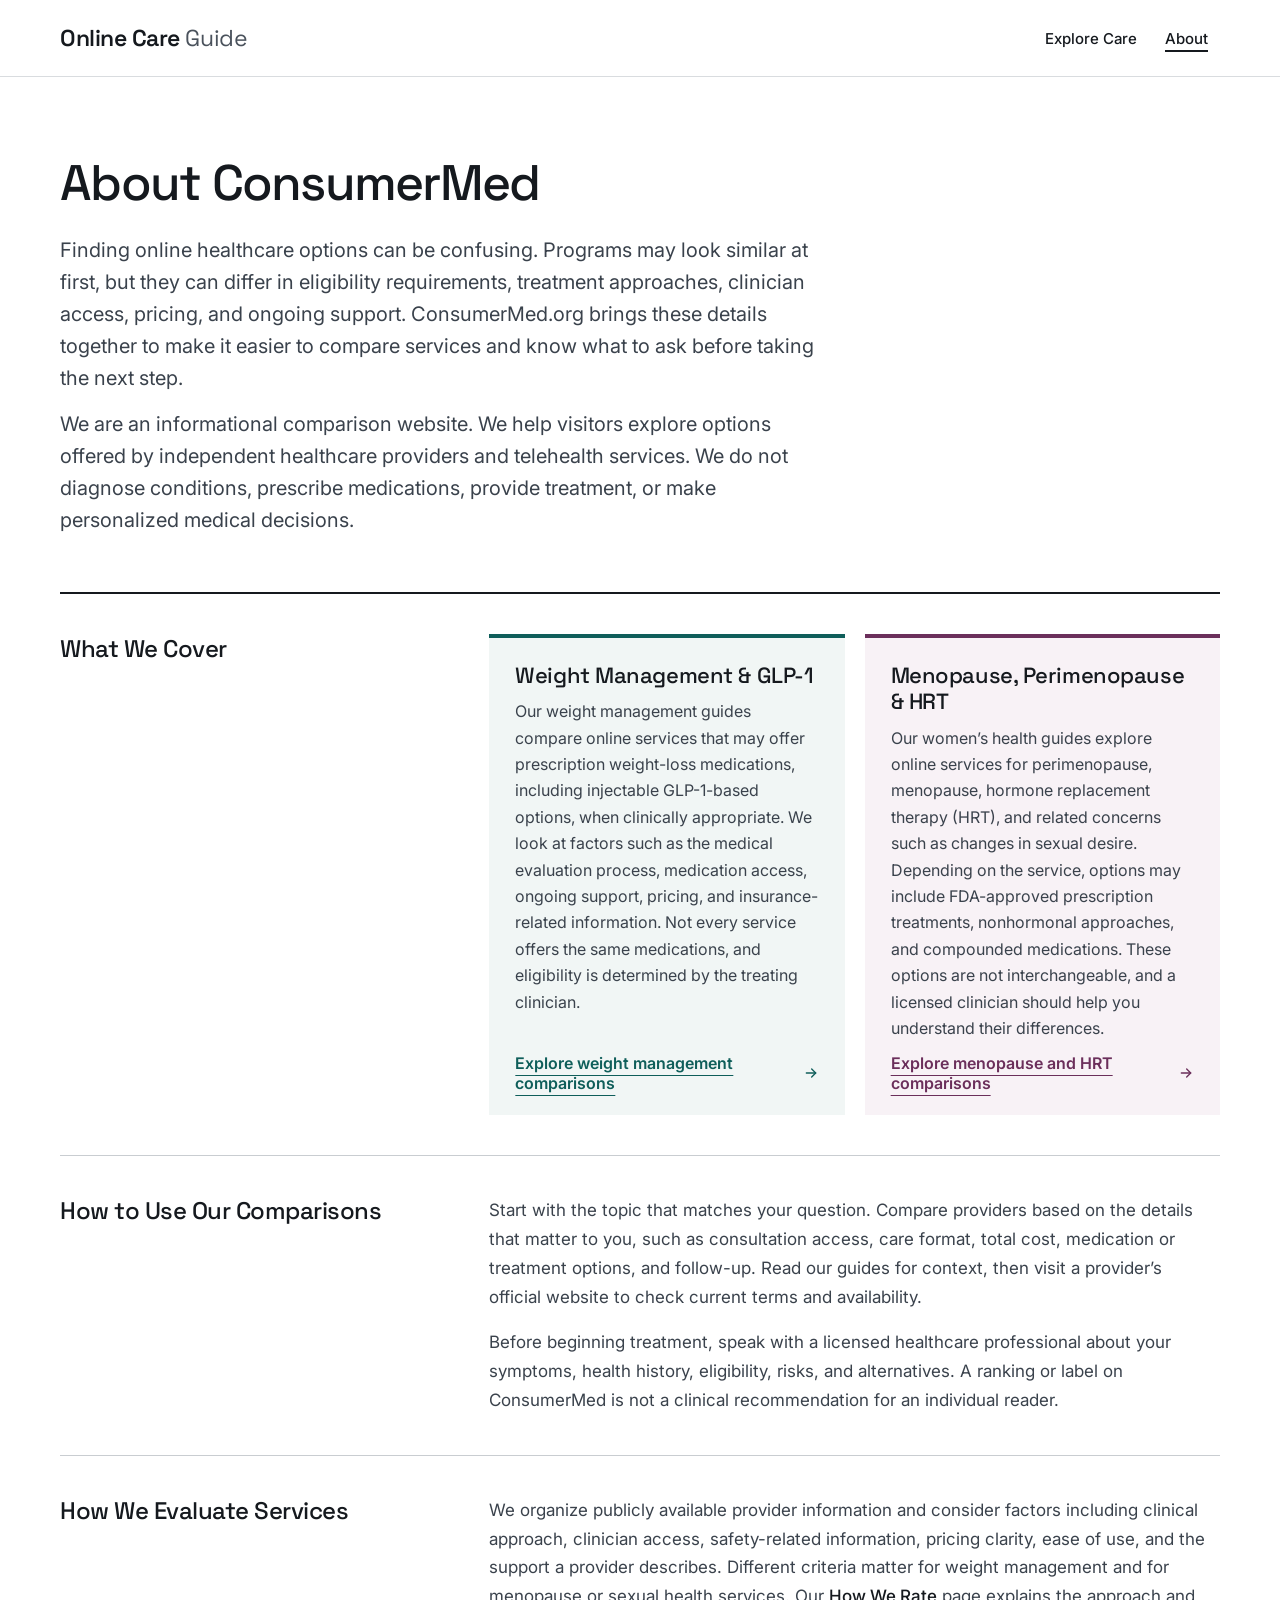
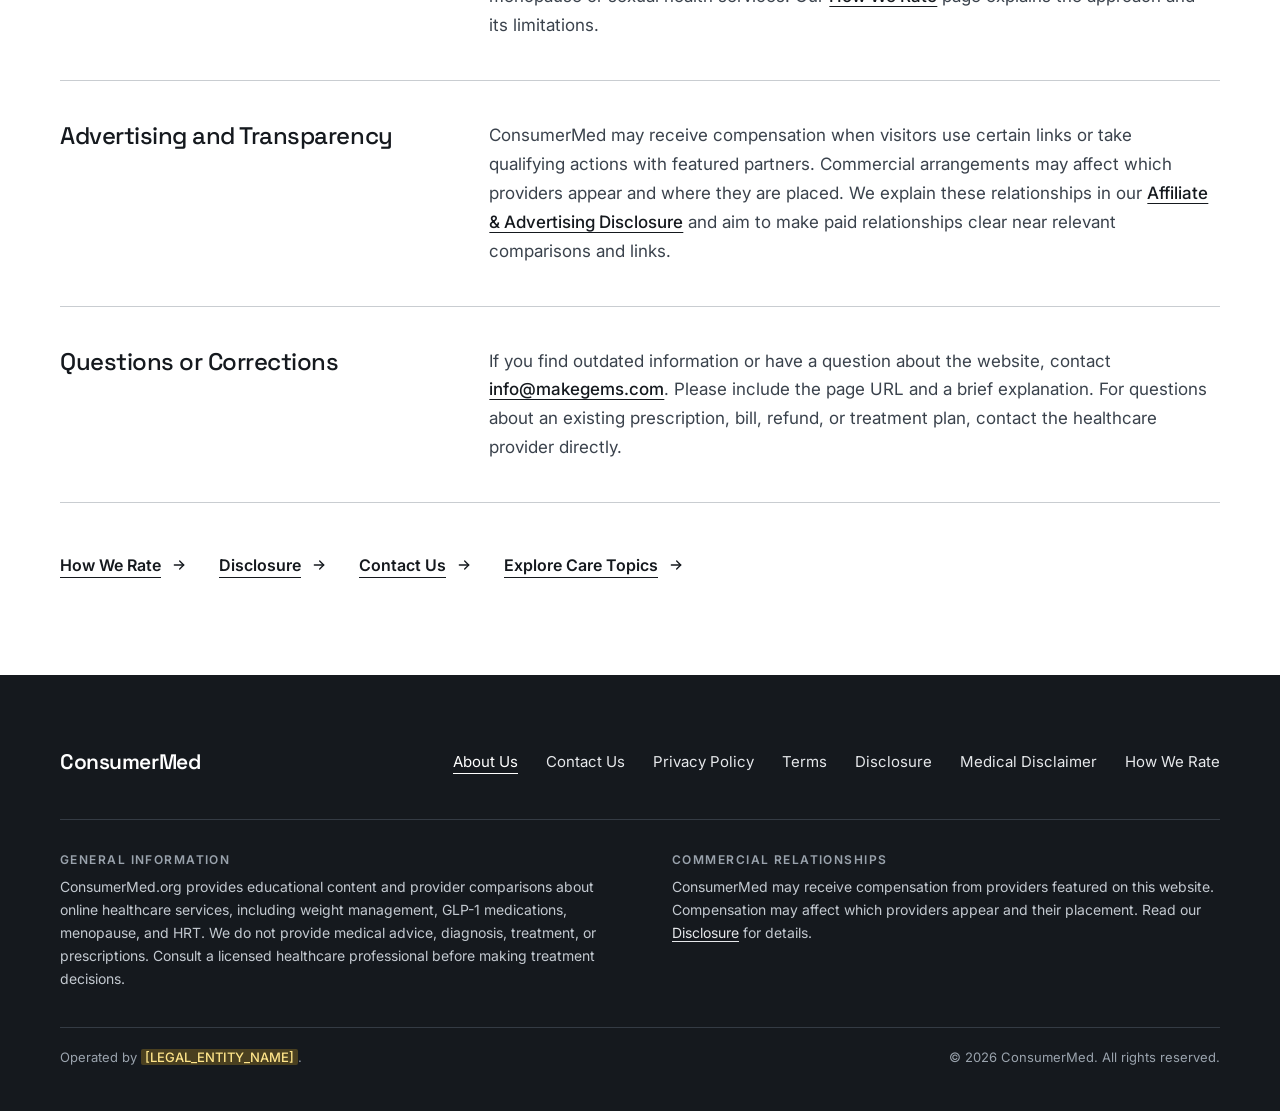
==== commit 80eb6c9c: "Footer: ConsumerMed shared copy on every page (document section 8) Footer wordmark and copyright to " ====
--- a/about/index.html
+++ b/about/index.html
@@ -97,10 +97,10 @@
 <footer class="site-footer">
 <div class="container site-footer__inner">
 <div class="site-footer__top">
-<p class="footer-wordmark">Online Care <span class="wordmark__light">Guide</span></p>
+<p class="footer-wordmark">ConsumerMed</p>
 <nav class="footer-nav" aria-label="Footer">
-<a href="../about/" aria-current="page">About</a>
-<a href="../contact/">Contact</a>
+<a href="../about/" aria-current="page">About Us</a>
+<a href="../contact/">Contact Us</a>
 <a href="../privacy/">Privacy Policy</a>
 <a href="../terms/">Terms</a>
 <a href="../disclosure/">Disclosure</a>
@@ -111,16 +111,16 @@
 <div class="site-footer__info">
 <div>
 <p class="footer-label">General information</p>
-<p class="footer-copy">For general information only. We do not provide medical advice, diagnosis, treatment, or prescriptions. Speak with a licensed healthcare professional about medical questions and treatment options.</p>
+<p class="footer-copy">ConsumerMed.org provides educational content and provider comparisons about online healthcare services, including weight management, GLP-1 medications, menopause, and HRT. We do not provide medical advice, diagnosis, treatment, or prescriptions. Consult a licensed healthcare professional before making treatment decisions.</p>
 </div>
 <div>
 <p class="footer-label">Commercial relationships</p>
-<p class="footer-copy">Online Care Guide and ConsumerMed are under common ownership. ConsumerMed may receive referral fees from providers it features. Read our <a href="../disclosure/">Disclosure</a> for details.</p>
+<p class="footer-copy">ConsumerMed may receive compensation from providers featured on this website. Compensation may affect which providers appear and their placement. Read our <a href="../disclosure/">Disclosure</a> for details.</p>
 </div>
 </div>
 <div class="site-footer__legal">
 <p>Operated by <span class="ph">[LEGAL_ENTITY_NAME]</span>.</p>
-<p>© 2026 Online Care Guide. All rights reserved.</p>
+<p>© 2026 ConsumerMed. All rights reserved.</p>
 </div>
 </div>
 </footer>
